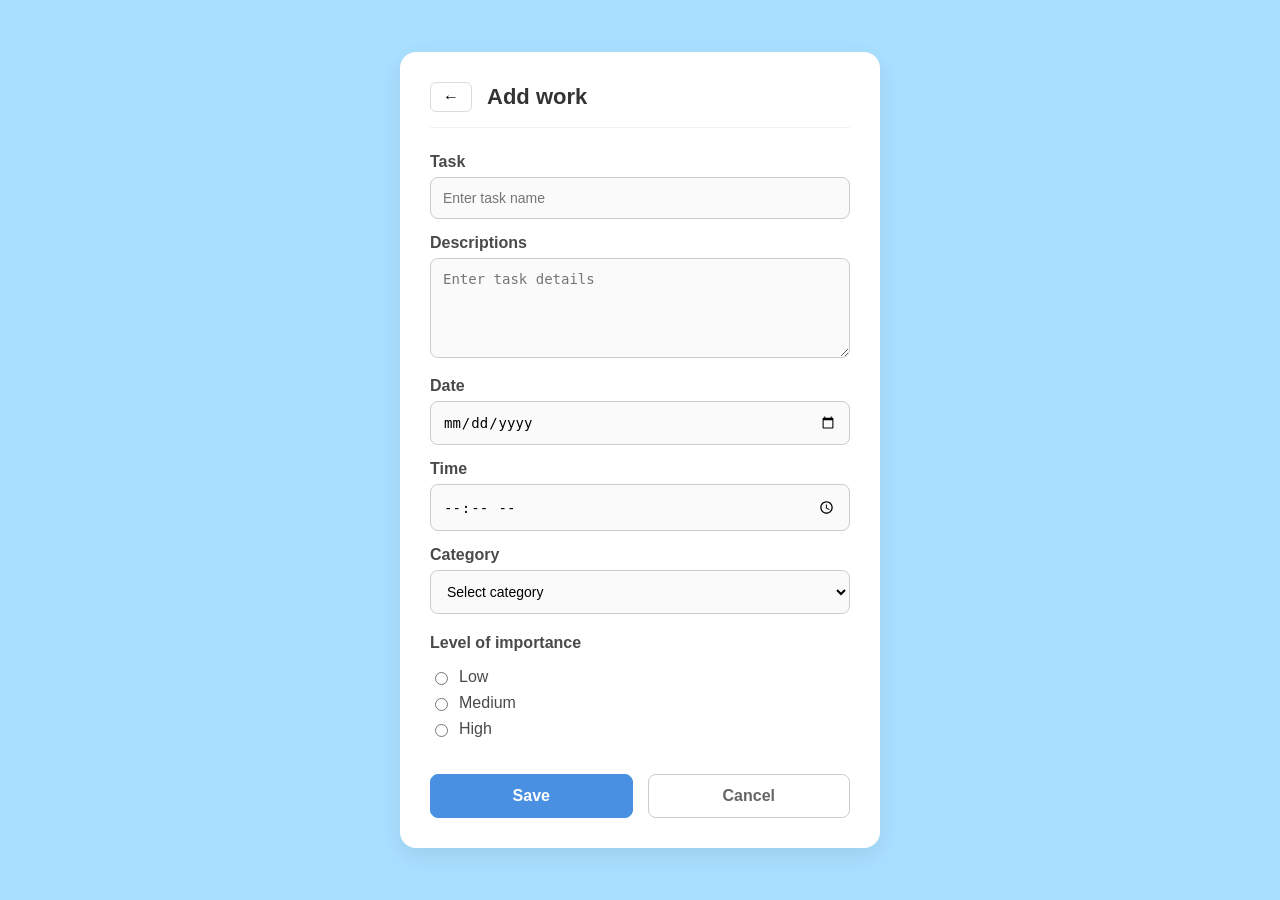
==== prototypes/sprint1/Salintip_AddTask_prototype.html @ 5c256e7d "feat(proto): implement interactive registration mockup using copilot/chatgpt" ====
<!--
  A centered card for creating a new work/task.

  Layout:
  - A top navigation bar with a back arrow and the title "Add work".
  - A text input field labeled "Task" for entering the task name.
  - A large textarea labeled "Descriptions" for additional task details.
  - A date picker labeled "Date".
  - A time picker labeled "Time".
  - A dropdown selection labeled "Category" for choosing the task category.
  - A "Level of importance" section with three radio button options:
      - Low
      - Medium
      - High
  - Two action buttons at the bottom:
      - "Save" to save the task.
      - "Cancel" to discard the changes.
-->
<!DOCTYPE html>
<html lang="th">
<head>
    <meta charset="UTF-8">
    <meta name="viewport" content="width=device-width, initial-scale=1.0">
    <title>Add Task Prototype</title>

    <link rel="stylesheet" href="Salintip_AddTask_style.css">
</head>

<body>

<div class="card">
    <div class="card-header">
        <button class="back-button" onclick="goBack()">&#8592;</button>
        <h2>Add work</h2>
    </div>

    <div class="card-body">
        <label for="task">Task</label>
        <input type="text" id="task" name="task" placeholder="Enter task name">

        <label for="description">Descriptions</label>
        <textarea id="description" name="description" placeholder="Enter task details"></textarea>

        <label for="date">Date</label>
        <input type="date" id="date" name="date">

        <label for="time">Time</label>
        <input type="time" id="time" name="time">

        <label for="category">Category</label>
        <select id="category" name="category">
            <option value="">Select category</option>
            <option value="work">Work</option>
            <option value="personal">Personal</option>
            <option value="other">Other</option>
        </select>

        <fieldset>
            <legend>Level of importance</legend>
            <label><input type="radio" name="importance" value="low"> Low</label>
            <label><input type="radio" name="importance" value="medium"> Medium</label>
            <label><input type="radio" name="importance" value="high"> High</label>
        </fieldset>

        <div class="action-buttons">
            <button class="save-button" onclick="saveTask(event)">Save</button>
            <button class="cancel-button" onclick="cancelTask()">Cancel</button>
        </div>
    </div>
</div>

<script>
function saveTask(event) {
    // Prevent default action
    event.preventDefault();

    // Get values
    const task = document.getElementById("task").value.trim();
    const description = document.getElementById("description").value.trim();
    const date = document.getElementById("date").value;
    const time = document.getElementById("time").value;
    const category = document.getElementById("category").value;
    const importance = document.querySelector('input[name="importance"]:checked');

    // Check empty fields
    if (
        task === "" ||
        description === "" ||
        date === "" ||
        time === "" ||
        category === "" ||
        !importance
    ) {
        alert("Please fill in all fields.");
        return;
    }

    alert("Task saved successfully! (This is a prototype)");
}

function cancelTask() {
    if (confirm("Are you sure you want to cancel?")) {
        window.history.back();
    }
}

function goBack() {
    window.history.back();
}
</script>

</body>
</html>
---- prototypes/sprint1/Salintip_AddTask_style.css ----
/*
  1. Style the body with a light gray background and use a clean sans-serif font.
  2. Center the main task form container on the page with appropriate spacing.
  3. Give the form container a white background, rounded corners, and a soft box shadow.
  4. Style the header section with a back button and "Add work" title.
  5. Make all text inputs, textarea, select menu, date input, and time input have consistent width, padding, rounded borders, and spacing.
  6. Style the textarea to be larger than the text inputs for writing task descriptions.
  7. Display the "Level of importance" radio buttons vertically with proper spacing between each option.
  8. Align the "Save" and "Cancel" buttons side by side at the bottom of the form.
  9. Style the "Save" button with a primary color and white text, and the "Cancel" button with a neutral color.
 10. Add hover effects to both buttons for better user interaction.
*/
body {
  background-color: #a9dfff;
  font-family: 'Helvetica Neue', Arial, sans-serif;
  margin: 0;
  padding: 40px 20px;
  display: flex;
  justify-content: center;
  align-items: center;
  min-height: 100vh;
  box-sizing: border-box;
}

.card {
  background-color: #ffffff;
  width: 100%;
  max-width: 480px;
  padding: 30px;
  border-radius: 16px;
  box-shadow: 0 8px 24px rgba(0, 0, 0, 0.08);
  box-sizing: border-box;
}

.card-header {
  display: flex;
  align-items: center;
  gap: 15px;
  margin-bottom: 25px;
  border-bottom: 1px solid #eef2f5;
  padding-bottom: 15px;
}

.back-button {
  background: none;
  border: 1px solid #dcdcdc;
  padding: 5px 12px;
  border-radius: 6px;
  cursor: pointer;
  font-size: 16px;
}

.card-header h2 {
  margin: 0;
  font-size: 22px;
  color: #333;
}

.card-body label {
  display: block;
  margin-top: 15px;
  margin-bottom: 6px;
  font-weight: 600;
  color: #4a4a4a;
}

.card-body input[type="text"],
.card-body input[type="date"],
.card-body input[type="time"],
.card-body textarea,
.card-body select {
  width: 100%;
  padding: 12px;
  border: 1px solid #cccccc;
  border-radius: 8px;
  font-size: 14px;
  box-sizing: border-box;
  background-color: #fafafa;
  transition: border-color 0.2s;
}

.card-body input:focus,
.card-body textarea:focus,
.card-body select:focus {
  outline: none;
  border-color: #a9dfff;
}

.card-body textarea {
  height: 100px;
  resize: vertical;
}

fieldset {
  border: none;
  padding: 0;
  margin: 20px 0;
}

fieldset legend {
  font-weight: 600;
  color: #4a4a4a;
  margin-bottom: 8px;
  padding: 0;
}

fieldset label {
  display: flex !important;
  align-items: center;
  gap: 8px;
  margin-top: 8px !important;
  font-weight: normal !important;
  cursor: pointer;
}

.action-buttons {
  display: flex;
  gap: 15px;
  margin-top: 30px;
}

.action-buttons button {
  flex: 1;
  padding: 12px;
  border: none;
  border-radius: 8px;
  font-size: 16px;
  font-weight: bold;
  cursor: pointer;
  transition: all 0.2s;
}

.save-button {
  background-color: #4a90e2;
  color: #ffffff;
  border: 1px solid #4a90e2 !important;
}

.cancel-button {
  background-color: #ffffff;
  color: #666666;
  border: 1px solid #cccccc !important;
}

.save-button:hover {
  background-color: #357abd;
}

.cancel-button:hover {
  background-color: #f5f5f5;
}
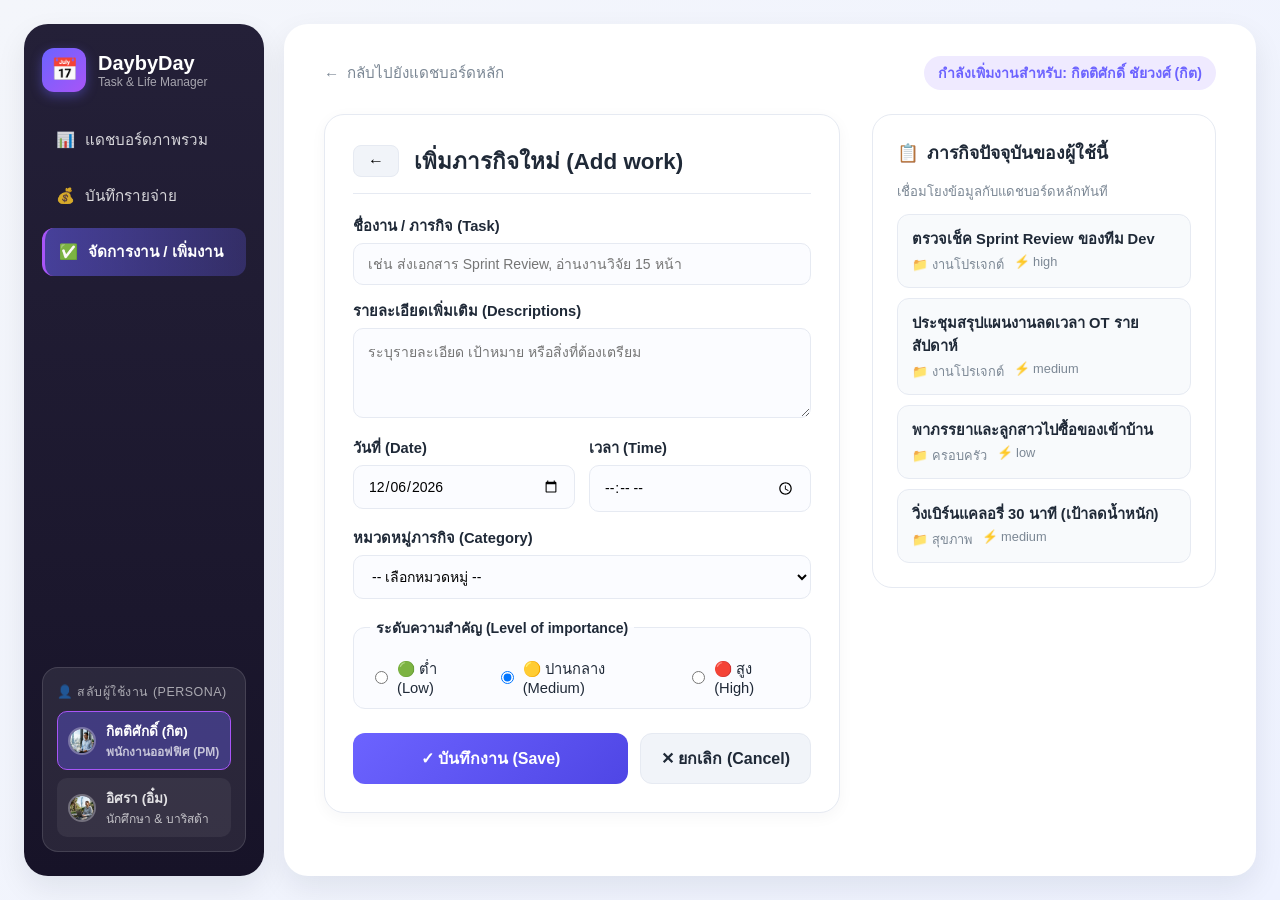
==== commit d85bc506: "feat(frontend): integrate prototypes across pages with Persona 1 and 2 support and full-screen dashb" ====
--- a/prototypes/sprint1/Salintip_AddTask_prototype.html
+++ b/prototypes/sprint1/Salintip_AddTask_prototype.html
@@ -1,112 +1,316 @@
-<!--
-  A centered card for creating a new work/task.
-
-  Layout:
-  - A top navigation bar with a back arrow and the title "Add work".
-  - A text input field labeled "Task" for entering the task name.
-  - A large textarea labeled "Descriptions" for additional task details.
-  - A date picker labeled "Date".
-  - A time picker labeled "Time".
-  - A dropdown selection labeled "Category" for choosing the task category.
-  - A "Level of importance" section with three radio button options:
-      - Low
-      - Medium
-      - High
-  - Two action buttons at the bottom:
-      - "Save" to save the task.
-      - "Cancel" to discard the changes.
--->
 <!DOCTYPE html>
 <html lang="th">
 <head>
     <meta charset="UTF-8">
     <meta name="viewport" content="width=device-width, initial-scale=1.0">
-    <title>Add Task Prototype</title>
-
+    <title>DaybyDay - เพิ่มงานและภารกิจ (Add Task)</title>
     <link rel="stylesheet" href="Salintip_AddTask_style.css">
 </head>
 
 <body>
 
-<div class="card">
-    <div class="card-header">
-        <button class="back-button" onclick="goBack()">&#8592;</button>
-        <h2>Add work</h2>
-    </div>
-
-    <div class="card-body">
-        <label for="task">Task</label>
-        <input type="text" id="task" name="task" placeholder="Enter task name">
-
-        <label for="description">Descriptions</label>
-        <textarea id="description" name="description" placeholder="Enter task details"></textarea>
-
-        <label for="date">Date</label>
-        <input type="date" id="date" name="date">
-
-        <label for="time">Time</label>
-        <input type="time" id="time" name="time">
-
-        <label for="category">Category</label>
-        <select id="category" name="category">
-            <option value="">Select category</option>
-            <option value="work">Work</option>
-            <option value="personal">Personal</option>
-            <option value="other">Other</option>
-        </select>
-
-        <fieldset>
-            <legend>Level of importance</legend>
-            <label><input type="radio" name="importance" value="low"> Low</label>
-            <label><input type="radio" name="importance" value="medium"> Medium</label>
-            <label><input type="radio" name="importance" value="high"> High</label>
-        </fieldset>
-
-        <div class="action-buttons">
-            <button class="save-button" onclick="saveTask(event)">Save</button>
-            <button class="cancel-button" onclick="cancelTask()">Cancel</button>
+<div class="app-shell">
+    
+    <!-- แถบเมนูด้านซ้าย (Left Sidebar เชื่อมโยงทุกหน้า) -->
+    <aside class="sidebar left-sidebar">
+        <div class="brand">
+            <div class="brand-icon">📅</div>
+            <div>
+                <h1>DaybyDay</h1>
+                <p>Task & Life Manager</p>
+            </div>
         </div>
-    </div>
+
+        <nav class="nav-links">
+            <a class="nav-item" href="Arinchai_dashboard_prototype.html">
+                <span>📊</span> แดชบอร์ดภาพรวม
+            </a>
+            <a class="nav-item" href="Thanapat_RecordExpenses_prototype.html">
+                <span>💰</span> บันทึกรายจ่าย
+            </a>
+            <a class="nav-item active" href="Salintip_AddTask_prototype.html">
+                <span>✅</span> จัดการงาน / เพิ่มงาน
+            </a>
+        </nav>
+
+        <!-- Persona Switcher -->
+        <div class="persona-switcher-box">
+            <div class="persona-title">
+                <span>👤 สลับผู้ใช้งาน (Persona)</span>
+            </div>
+            <div class="persona-btn-group">
+                <button class="persona-pill-btn active" id="btn-task-p1" onclick="switchPersona('persona1')">
+                    <img src="img/Image%20(1).jpg" alt="กิตติศักดิ์" class="persona-pill-img" onerror="this.src='https://images.unsplash.com/photo-1534528741775-53994a69daeb?w=100&auto=format&fit=crop&q=80'">
+                    <div>
+                        <strong style="display:block;">กิตติศักดิ์ (กิต)</strong>
+                        <span style="font-size:0.75rem; color:rgba(255,255,255,0.7);">พนักงานออฟฟิศ (PM)</span>
+                    </div>
+                </button>
+                <button class="persona-pill-btn" id="btn-task-p2" onclick="switchPersona('persona2')">
+                    <img src="img/Image.jpg" alt="อิศรา" class="persona-pill-img" onerror="this.src='https://images.unsplash.com/photo-1517841905240-472988babdf9?w=100&auto=format&fit=crop&q=80'">
+                    <div>
+                        <strong style="display:block;">อิศรา (อิ๋ม)</strong>
+                        <span style="font-size:0.75rem; color:rgba(255,255,255,0.7);">นักศึกษา & บาริสต้า</span>
+                    </div>
+                </button>
+            </div>
+        </div>
+    </aside>
+
+    <!-- พื้นที่หลัก (Main Content) -->
+    <main class="main-panel">
+        <div class="top-header">
+            <a href="Arinchai_dashboard_prototype.html" class="back-link">
+                <span>&#8592;</span> กลับไปยังแดชบอร์ดหลัก
+            </a>
+            <div id="persona-badge-indicator" style="font-size: 0.88rem; background: #efeaff; color: #6c63ff; padding: 6px 14px; border-radius: 20px; font-weight: 600;">
+                กำลังเพิ่มงานสำหรับ: กิตติศักดิ์ ชัยวงศ์
+            </div>
+        </div>
+
+        <div class="task-form-container">
+            <!-- กล่องฟอร์มสร้างงาน -->
+            <div class="card">
+                <div class="card-header">
+                    <button class="back-button" onclick="goBack()">&#8592;</button>
+                    <h2>เพิ่มภารกิจใหม่ (Add work)</h2>
+                </div>
+
+                <div class="card-body">
+                    <label for="task">ชื่องาน / ภารกิจ (Task)</label>
+                    <input type="text" id="task" name="task" placeholder="เช่น ส่งเอกสาร Sprint Review, อ่านงานวิจัย 15 หน้า">
+
+                    <label for="description">รายละเอียดเพิ่มเติม (Descriptions)</label>
+                    <textarea id="description" name="description" placeholder="ระบุรายละเอียด เป้าหมาย หรือสิ่งที่ต้องเตรียม"></textarea>
+
+                    <div style="display: grid; grid-template-columns: 1fr 1fr; gap: 14px;">
+                        <div>
+                            <label for="date">วันที่ (Date)</label>
+                            <input type="date" id="date" name="date">
+                        </div>
+                        <div>
+                            <label for="time">เวลา (Time)</label>
+                            <input type="time" id="time" name="time">
+                        </div>
+                    </div>
+
+                    <label for="category">หมวดหมู่ภารกิจ (Category)</label>
+                    <select id="category" name="category">
+                        <option value="">-- เลือกหมวดหมู่ --</option>
+                        <option value="งานโปรเจกต์">💼 งานโปรเจกต์ / การทำงาน (Project Work)</option>
+                        <option value="การเรียน">🎓 การเรียน / งานวิจัย (Study & Research)</option>
+                        <option value="งานพิเศษ">☕ งานพิเศษร้านกาแฟ (Part-time Barista)</option>
+                        <option value="สุขภาพ">🏃 สุขภาพ / ออกกำลังกาย (Health & Fitness)</option>
+                        <option value="ครอบครัว">👨‍👩‍👧 ครอบครัว (Family)</option>
+                        <option value="ส่วนตัว">📖 ส่วนตัว / อ่านหนังสือ (Personal & Reading)</option>
+                        <option value="อื่นๆ">📦 อื่นๆ (Other)</option>
+                    </select>
+
+                    <fieldset>
+                        <legend>ระดับความสำคัญ (Level of importance)</legend>
+                        <div class="radio-group">
+                            <label><input type="radio" name="importance" value="low"> 🟢 ต่ำ (Low)</label>
+                            <label><input type="radio" name="importance" value="medium" checked> 🟡 ปานกลาง (Medium)</label>
+                            <label><input type="radio" name="importance" value="high"> 🔴 สูง (High)</label>
+                        </div>
+                    </fieldset>
+
+                    <div class="action-buttons">
+                        <button class="save-button" onclick="saveTask(event)">✓ บันทึกงาน (Save)</button>
+                        <button class="cancel-button" onclick="cancelTask()">✕ ยกเลิก (Cancel)</button>
+                    </div>
+                </div>
+            </div>
+
+            <!-- กล่องแสดงรายการงานล่าสุดของ Persona นี้ -->
+            <div class="task-preview-panel">
+                <div class="task-preview-card">
+                    <h3><span>📋</span> ภารกิจปัจจุบันของผู้ใช้นี้</h3>
+                    <p style="font-size: 0.82rem; color: var(--muted); margin: 0 0 12px 0;">
+                        เชื่อมโยงข้อมูลกับแดชบอร์ดหลักทันที
+                    </p>
+                    <div class="task-mini-list" id="task-preview-list">
+                        <!-- Loaded by JS -->
+                    </div>
+                </div>
+            </div>
+        </div>
+    </main>
+
 </div>
 
 <script>
+const STORAGE_KEY_PERSONA = 'daybyday_current_persona';
+const STORAGE_KEY_TASKS = 'daybyday_tasks';
+
+let currentPersona = localStorage.getItem(STORAGE_KEY_PERSONA) || 'persona1';
+
+const personaDetails = {
+    persona1: {
+        name: 'กิตติศักดิ์ ชัยวงศ์ (กิต)',
+        role: 'พนักงานออฟฟิศ (PM)',
+        defaultTasks: [
+            { text: 'ตรวจเช็ค Sprint Review ของทีม Dev', category: 'งานโปรเจกต์', importance: 'high' },
+            { text: 'ประชุมสรุปแผนงานลดเวลา OT รายสัปดาห์', category: 'งานโปรเจกต์', importance: 'medium' },
+            { text: 'พาภรรยาและลูกสาวไปซื้อของเข้าบ้าน', category: 'ครอบครัว', importance: 'low' },
+            { text: 'วิ่งเบิร์นแคลอรี่ 30 นาที (เป้าลดน้ำหนัก)', category: 'สุขภาพ', importance: 'medium' }
+        ]
+    },
+    persona2: {
+        name: 'อิศรา ศรีจำปา (อิ๋ม)',
+        role: 'นักศึกษา & บาริสต้า',
+        defaultTasks: [
+            { text: 'ทบทวนคอร์ส Data Analytics และทำสรุป', category: 'การเรียน', importance: 'high' },
+            { text: 'อ่านเอกสารวิจัยเตรียมส่งตีพิมพ์ 15 หน้า', category: 'การเรียน', importance: 'high' },
+            { text: 'เข้ากะบาริสต้าที่ร้านกาแฟใน มอฯ', category: 'งานพิเศษ', importance: 'medium' },
+            { text: 'ทำ Reflection บันทึกเป้าหมายก่อนนอน 30 นาที', category: 'ส่วนตัว', importance: 'low' }
+        ]
+    }
+};
+
+function switchPersona(pId) {
+    currentPersona = pId;
+    localStorage.setItem(STORAGE_KEY_PERSONA, pId);
+
+    const btn1 = document.getElementById('btn-task-p1');
+    const btn2 = document.getElementById('btn-task-p2');
+    if (btn1) btn1.classList.toggle('active', pId === 'persona1');
+    if (btn2) btn2.classList.toggle('active', pId === 'persona2');
+
+    const badge = document.getElementById('persona-badge-indicator');
+    if (badge) {
+        badge.textContent = `กำลังเพิ่มงานสำหรับ: ${personaDetails[pId].name}`;
+    }
+
+    renderTaskPreview();
+}
+
+function renderTaskPreview() {
+    const listEl = document.getElementById('task-preview-list');
+    if (!listEl) return;
+
+    let saved = [];
+    try {
+        const raw = localStorage.getItem(STORAGE_KEY_TASKS);
+        saved = raw ? JSON.parse(raw) : [];
+    } catch(e) {}
+
+    const personaTasks = saved.filter(t => !t.persona || t.persona === currentPersona);
+    const presets = personaDetails[currentPersona].defaultTasks;
+
+    let html = '';
+    // Show custom saved tasks first
+    personaTasks.forEach(t => {
+        html += `
+            <div class="task-mini-item" style="border-left: 3px solid #6c63ff;">
+                <div class="task-mini-header">
+                    <span>${t.text}</span>
+                    <span style="font-size:0.75rem; color:#6c63ff;">เพิ่งเพิ่ม</span>
+                </div>
+                <div class="task-mini-sub">
+                    <span>📁 ${t.category}</span>
+                    <span>⚡ ${t.importance || 'medium'}</span>
+                    ${t.time ? `<span>⏰ ${t.time}</span>` : ''}
+                </div>
+            </div>
+        `;
+    });
+
+    // Show presets
+    presets.forEach(p => {
+        html += `
+            <div class="task-mini-item">
+                <div class="task-mini-header">
+                    <span>${p.text}</span>
+                </div>
+                <div class="task-mini-sub">
+                    <span>📁 ${p.category}</span>
+                    <span>⚡ ${p.importance}</span>
+                </div>
+            </div>
+        `;
+    });
+
+    listEl.innerHTML = html;
+}
+
 function saveTask(event) {
-    // Prevent default action
-    event.preventDefault();
-
-    // Get values
-    const task = document.getElementById("task").value.trim();
-    const description = document.getElementById("description").value.trim();
-    const date = document.getElementById("date").value;
-    const time = document.getElementById("time").value;
-    const category = document.getElementById("category").value;
-    const importance = document.querySelector('input[name="importance"]:checked');
-
-    // Check empty fields
-    if (
-        task === "" ||
-        description === "" ||
-        date === "" ||
-        time === "" ||
-        category === "" ||
-        !importance
-    ) {
-        alert("Please fill in all fields.");
+    if (event) event.preventDefault();
+
+    const taskInput = document.getElementById("task");
+    const descInput = document.getElementById("description");
+    const dateInput = document.getElementById("date");
+    const timeInput = document.getElementById("time");
+    const categoryInput = document.getElementById("category");
+    const importanceInput = document.querySelector('input[name="importance"]:checked');
+
+    const task = taskInput.value.trim();
+    const description = descInput.value.trim();
+    const date = dateInput.value;
+    const time = timeInput.value;
+    const category = categoryInput.value;
+    const importance = importanceInput ? importanceInput.value : "medium";
+
+    if (task === "" || category === "") {
+        alert("กรุณากรอกชื่องานและเลือกหมวดหมู่ให้ครบถ้วน");
+        if (!task) taskInput.focus();
+        else categoryInput.focus();
         return;
     }
 
-    alert("Task saved successfully! (This is a prototype)");
+    // Save to LocalStorage
+    let existingTasks = [];
+    try {
+        const raw = localStorage.getItem(STORAGE_KEY_TASKS);
+        existingTasks = raw ? JSON.parse(raw) : [];
+    } catch(e) {}
+
+    const newTask = {
+        id: 'task-' + Date.now(),
+        text: task,
+        description: description,
+        date: date,
+        time: time,
+        category: category,
+        importance: importance,
+        persona: currentPersona,
+        done: false
+    };
+
+    existingTasks.unshift(newTask);
+    localStorage.setItem(STORAGE_KEY_TASKS, JSON.stringify(existingTasks));
+
+    // Reset Form
+    taskInput.value = "";
+    descInput.value = "";
+    renderTaskPreview();
+
+    const goToDashboard = confirm(`✓ บันทึกงาน "${task}" สำเร็จเรียบร้อย!\n\nข้อมูลเชื่อมโยงไปยังแดชบอร์ดหลักแล้ว ต้องการกลับไปดูหน้าแดชบอร์ดทันทีหรือไม่?`);
+    if (goToDashboard) {
+        window.location.href = "Arinchai_dashboard_prototype.html";
+    }
 }
 
 function cancelTask() {
-    if (confirm("Are you sure you want to cancel?")) {
-        window.history.back();
+    if (confirm("คุณต้องการยกเลิกและกลับไปยังหน้าแดชบอร์ดหรือไม่?")) {
+        window.location.href = "Arinchai_dashboard_prototype.html";
     }
 }
 
 function goBack() {
-    window.history.back();
-}
+    window.location.href = "Arinchai_dashboard_prototype.html";
+}
+
+// Initial setup on load
+window.addEventListener('DOMContentLoaded', () => {
+    // Set date input to today
+    const dateInput = document.getElementById("date");
+    if (dateInput) {
+        const today = new Date().toISOString().split('T')[0];
+        dateInput.value = today;
+    }
+    switchPersona(currentPersona);
+});
 </script>
 
 </body>
--- a/prototypes/sprint1/Salintip_AddTask_style.css
+++ b/prototypes/sprint1/Salintip_AddTask_style.css
@@ -1,67 +1,257 @@
-/*
-  1. Style the body with a light gray background and use a clean sans-serif font.
-  2. Center the main task form container on the page with appropriate spacing.
-  3. Give the form container a white background, rounded corners, and a soft box shadow.
-  4. Style the header section with a back button and "Add work" title.
-  5. Make all text inputs, textarea, select menu, date input, and time input have consistent width, padding, rounded borders, and spacing.
-  6. Style the textarea to be larger than the text inputs for writing task descriptions.
-  7. Display the "Level of importance" radio buttons vertically with proper spacing between each option.
-  8. Align the "Save" and "Cancel" buttons side by side at the bottom of the form.
-  9. Style the "Save" button with a primary color and white text, and the "Cancel" button with a neutral color.
- 10. Add hover effects to both buttons for better user interaction.
-*/
+:root {
+  color-scheme: light;
+  --bg: #f4f6fb;
+  --panel: #ffffff;
+  --text: #1f2937;
+  --muted: #7b8794;
+  --accent: #6c63ff;
+  --accent-soft: #efeaff;
+  --danger: #ef4444;
+  --success: #10b981;
+  --border: #e6eaf2;
+}
+
+* {
+  box-sizing: border-box;
+}
+
 body {
-  background-color: #a9dfff;
-  font-family: 'Helvetica Neue', Arial, sans-serif;
   margin: 0;
-  padding: 40px 20px;
-  display: flex;
-  justify-content: center;
-  align-items: center;
+  font-family: "Segoe UI", Tahoma, Geneva, Verdana, sans-serif;
+  background: linear-gradient(135deg, #f4f6fb 0%, #eef2ff 100%);
+  color: var(--text);
   min-height: 100vh;
-  box-sizing: border-box;
+}
+
+button, input, select, textarea {
+  font: inherit;
+}
+
+/* 1. App Shell Layout */
+.app-shell {
+  min-height: 100vh;
+  display: grid;
+  grid-template-columns: 240px 1fr;
+  gap: 20px;
+  padding: 24px;
+}
+
+.sidebar, .main-panel {
+  background: var(--panel);
+  border-radius: 24px;
+  box-shadow: 0 12px 30px rgba(15, 23, 42, 0.08);
+}
+
+/* 2. Left Sidebar */
+.left-sidebar {
+  padding: 24px 18px;
+  background: linear-gradient(180deg, #242038 0%, #171328 100%);
+  color: white;
+  display: flex;
+  flex-direction: column;
+}
+
+.brand {
+  display: flex;
+  align-items: center;
+  gap: 12px;
+  margin-bottom: 24px;
+}
+
+.brand-icon {
+  width: 44px;
+  height: 44px;
+  display: grid;
+  place-items: center;
+  border-radius: 12px;
+  background: linear-gradient(135deg, #6c63ff 0%, #a855f7 100%);
+  font-size: 22px;
+  box-shadow: 0 4px 12px rgba(108, 99, 255, 0.4);
+}
+
+.brand h1 {
+  margin: 0;
+  font-size: 1.25rem;
+}
+
+.brand p {
+  margin: 0;
+  font-size: 0.75rem;
+  color: rgba(255, 255, 255, 0.6);
+}
+
+.nav-links {
+  display: flex;
+  flex-direction: column;
+  gap: 8px;
+  margin-bottom: 24px;
+}
+
+.nav-item {
+  color: rgba(255, 255, 255, 0.82);
+  text-decoration: none;
+  padding: 12px 14px;
+  border-radius: 12px;
+  transition: all 0.2s ease;
+  display: flex;
+  align-items: center;
+  gap: 10px;
+  font-size: 0.95rem;
+}
+
+.nav-item:hover {
+  background: rgba(255, 255, 255, 0.12);
+  color: white;
+  transform: translateX(3px);
+}
+
+.nav-item.active {
+  background: linear-gradient(90deg, rgba(108, 99, 255, 0.5) 0%, rgba(108, 99, 255, 0.25) 100%);
+  color: #ffffff;
+  font-weight: 600;
+  border-left: 3px solid #a855f7;
+}
+
+/* Persona Switcher Section in Sidebar */
+.persona-switcher-box {
+  background: rgba(255, 255, 255, 0.08);
+  border: 1px solid rgba(255, 255, 255, 0.12);
+  border-radius: 16px;
+  padding: 14px;
+  margin-top: auto;
+}
+
+.persona-title {
+  font-size: 0.78rem;
+  text-transform: uppercase;
+  letter-spacing: 0.5px;
+  color: rgba(255, 255, 255, 0.6);
+  margin-bottom: 10px;
+  display: flex;
+  justify-content: space-between;
+  align-items: center;
+}
+
+.persona-btn-group {
+  display: flex;
+  flex-direction: column;
+  gap: 8px;
+}
+
+.persona-pill-btn {
+  background: rgba(255, 255, 255, 0.06);
+  border: 1px solid transparent;
+  color: rgba(255, 255, 255, 0.85);
+  padding: 8px 10px;
+  border-radius: 10px;
+  cursor: pointer;
+  display: flex;
+  align-items: center;
+  gap: 10px;
+  text-align: left;
+  transition: all 0.2s ease;
+  font-size: 0.85rem;
+}
+
+.persona-pill-btn:hover {
+  background: rgba(255, 255, 255, 0.14);
+}
+
+.persona-pill-btn.active {
+  background: rgba(108, 99, 255, 0.35);
+  border-color: #a855f7;
+  color: #ffffff;
+  font-weight: 600;
+}
+
+.persona-pill-img {
+  width: 28px;
+  height: 28px;
+  border-radius: 50%;
+  object-fit: cover;
+  border: 2px solid rgba(255, 255, 255, 0.3);
+}
+
+/* 3. Main Panel & Form */
+.main-panel {
+  padding: 32px 40px;
+  display: flex;
+  flex-direction: column;
+  gap: 24px;
+}
+
+.top-header {
+  display: flex;
+  justify-content: space-between;
+  align-items: center;
+}
+
+.back-link {
+  display: inline-flex;
+  align-items: center;
+  gap: 8px;
+  color: var(--muted);
+  text-decoration: none;
+  font-weight: 500;
+  font-size: 0.95rem;
+  transition: color 0.2s ease;
+}
+
+.back-link:hover {
+  color: var(--accent);
+}
+
+.task-form-container {
+  display: grid;
+  grid-template-columns: 1.2fr 0.8fr;
+  gap: 32px;
 }
 
 .card {
   background-color: #ffffff;
-  width: 100%;
-  max-width: 480px;
-  padding: 30px;
-  border-radius: 16px;
-  box-shadow: 0 8px 24px rgba(0, 0, 0, 0.08);
-  box-sizing: border-box;
+  border: 1px solid var(--border);
+  border-radius: 20px;
+  padding: 28px;
+  box-shadow: 0 4px 16px rgba(15, 23, 42, 0.04);
 }
 
 .card-header {
   display: flex;
   align-items: center;
   gap: 15px;
-  margin-bottom: 25px;
-  border-bottom: 1px solid #eef2f5;
-  padding-bottom: 15px;
+  margin-bottom: 20px;
+  border-bottom: 1px solid var(--border);
+  padding-bottom: 14px;
 }
 
 .back-button {
-  background: none;
-  border: 1px solid #dcdcdc;
-  padding: 5px 12px;
-  border-radius: 6px;
+  background: #f1f4f9;
+  border: 1px solid var(--border);
+  padding: 6px 14px;
+  border-radius: 8px;
   cursor: pointer;
   font-size: 16px;
+  transition: all 0.2s ease;
+}
+
+.back-button:hover {
+  background: var(--accent-soft);
+  color: var(--accent);
 }
 
 .card-header h2 {
   margin: 0;
-  font-size: 22px;
-  color: #333;
+  font-size: 1.4rem;
+  color: var(--text);
 }
 
 .card-body label {
   display: block;
-  margin-top: 15px;
+  margin-top: 14px;
   margin-bottom: 6px;
   font-weight: 600;
-  color: #4a4a4a;
+  font-size: 0.92rem;
+  color: var(--text);
 }
 
 .card-body input[type="text"],
@@ -70,12 +260,12 @@
 .card-body textarea,
 .card-body select {
   width: 100%;
-  padding: 12px;
-  border: 1px solid #cccccc;
-  border-radius: 8px;
+  padding: 12px 14px;
+  border: 1px solid var(--border);
+  border-radius: 10px;
   font-size: 14px;
   box-sizing: border-box;
-  background-color: #fafafa;
+  background-color: #fbfcff;
   transition: border-color 0.2s;
 }
 
@@ -83,69 +273,142 @@
 .card-body textarea:focus,
 .card-body select:focus {
   outline: none;
-  border-color: #a9dfff;
+  border-color: var(--accent);
+  background-color: #ffffff;
 }
 
 .card-body textarea {
-  height: 100px;
+  height: 90px;
   resize: vertical;
 }
 
 fieldset {
+  border: 1px solid var(--border);
+  border-radius: 12px;
+  padding: 12px 16px;
+  margin: 18px 0;
+  background: #fbfcff;
+}
+
+fieldset legend {
+  font-size: 0.88rem;
+  font-weight: 600;
+  color: var(--text);
+  padding: 0 6px;
+}
+
+.radio-group {
+  display: flex;
+  gap: 20px;
+  margin-top: 6px;
+}
+
+.radio-group label {
+  margin: 0 !important;
+  font-weight: 500 !important;
+  cursor: pointer;
+  display: flex;
+  align-items: center;
+  gap: 6px;
+}
+
+.action-buttons {
+  display: flex;
+  gap: 12px;
+  margin-top: 24px;
+}
+
+.save-button {
+  flex: 1;
+  background: linear-gradient(135deg, #6c63ff 0%, #4f46e5 100%);
+  color: white;
   border: none;
-  padding: 0;
-  margin: 20px 0;
-}
-
-fieldset legend {
-  font-weight: 600;
-  color: #4a4a4a;
-  margin-bottom: 8px;
-  padding: 0;
-}
-
-fieldset label {
-  display: flex !important;
-  align-items: center;
-  gap: 8px;
-  margin-top: 8px !important;
-  font-weight: normal !important;
-  cursor: pointer;
-}
-
-.action-buttons {
-  display: flex;
-  gap: 15px;
-  margin-top: 30px;
-}
-
-.action-buttons button {
-  flex: 1;
-  padding: 12px;
-  border: none;
-  border-radius: 8px;
-  font-size: 16px;
+  padding: 12px 20px;
+  border-radius: 12px;
   font-weight: bold;
   cursor: pointer;
-  transition: all 0.2s;
-}
-
-.save-button {
-  background-color: #4a90e2;
-  color: #ffffff;
-  border: 1px solid #4a90e2 !important;
+  transition: all 0.2s ease;
+}
+
+.save-button:hover {
+  transform: translateY(-2px);
+  box-shadow: 0 4px 12px rgba(108, 99, 255, 0.3);
 }
 
 .cancel-button {
-  background-color: #ffffff;
-  color: #666666;
-  border: 1px solid #cccccc !important;
-}
-
-.save-button:hover {
-  background-color: #357abd;
+  background: #f1f4f9;
+  color: var(--text);
+  border: 1px solid var(--border);
+  padding: 12px 20px;
+  border-radius: 12px;
+  font-weight: 600;
+  cursor: pointer;
+  transition: all 0.2s ease;
 }
 
 .cancel-button:hover {
-  background-color: #f5f5f5;
+  background: #e2e8f0;
+}
+
+/* Side Task List Preview */
+.task-preview-panel {
+  display: flex;
+  flex-direction: column;
+  gap: 16px;
+}
+
+.task-preview-card {
+  background: #ffffff;
+  border: 1px solid var(--border);
+  border-radius: 20px;
+  padding: 24px;
+}
+
+.task-preview-card h3 {
+  margin: 0 0 14px 0;
+  font-size: 1.1rem;
+  color: var(--text);
+  display: flex;
+  align-items: center;
+  gap: 8px;
+}
+
+.task-mini-list {
+  display: flex;
+  flex-direction: column;
+  gap: 10px;
+  max-height: 400px;
+  overflow-y: auto;
+}
+
+.task-mini-item {
+  padding: 12px 14px;
+  background: #f8fafc;
+  border: 1px solid var(--border);
+  border-radius: 12px;
+  display: flex;
+  flex-direction: column;
+  gap: 4px;
+}
+
+.task-mini-header {
+  display: flex;
+  justify-content: space-between;
+  align-items: center;
+  font-size: 0.92rem;
+  font-weight: 600;
+}
+
+.task-mini-sub {
+  font-size: 0.8rem;
+  color: var(--muted);
+  display: flex;
+  gap: 10px;
+}
+
+/* Responsive */
+@media (max-width: 1000px) {
+  .app-shell { grid-template-columns: 1fr; }
+  .task-form-container { grid-template-columns: 1fr; }
+  .main-panel { padding: 20px; }
 }
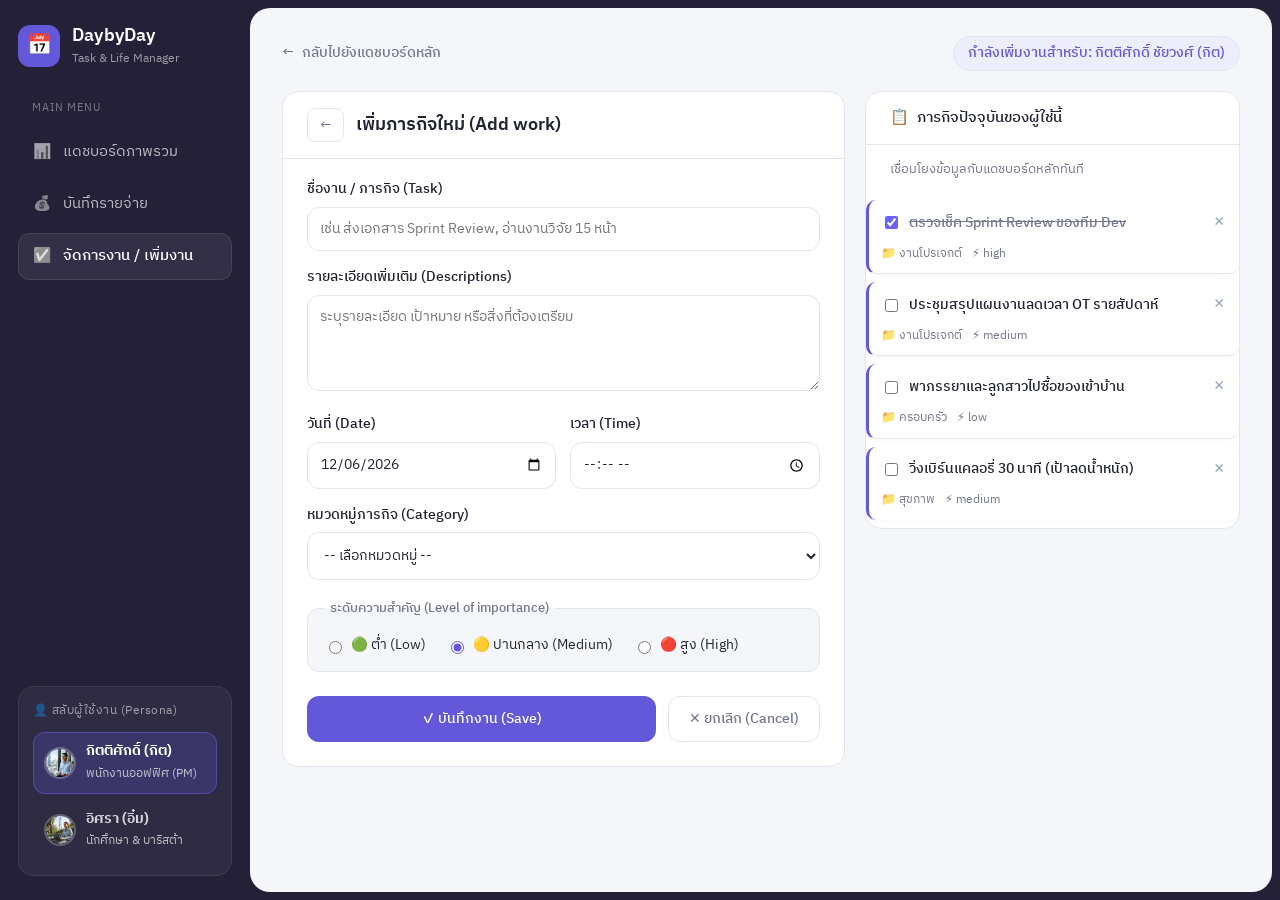
==== commit 2e3b148a: "feat(prototype): connect and synchronize live data across sprint1 pages with central data layer" ====
--- a/prototypes/sprint1/Salintip_AddTask_prototype.html
+++ b/prototypes/sprint1/Salintip_AddTask_prototype.html
@@ -139,47 +139,25 @@
 
 </div>
 
+<!-- Data Layer -->
+<script src="daybyday_data.js"></script>
+
 <script>
-const STORAGE_KEY_PERSONA = 'daybyday_current_persona';
-const STORAGE_KEY_TASKS = 'daybyday_tasks';
-
-let currentPersona = localStorage.getItem(STORAGE_KEY_PERSONA) || 'persona1';
-
-const personaDetails = {
-    persona1: {
-        name: 'กิตติศักดิ์ ชัยวงศ์ (กิต)',
-        role: 'พนักงานออฟฟิศ (PM)',
-        defaultTasks: [
-            { text: 'ตรวจเช็ค Sprint Review ของทีม Dev', category: 'งานโปรเจกต์', importance: 'high' },
-            { text: 'ประชุมสรุปแผนงานลดเวลา OT รายสัปดาห์', category: 'งานโปรเจกต์', importance: 'medium' },
-            { text: 'พาภรรยาและลูกสาวไปซื้อของเข้าบ้าน', category: 'ครอบครัว', importance: 'low' },
-            { text: 'วิ่งเบิร์นแคลอรี่ 30 นาที (เป้าลดน้ำหนัก)', category: 'สุขภาพ', importance: 'medium' }
-        ]
-    },
-    persona2: {
-        name: 'อิศรา ศรีจำปา (อิ๋ม)',
-        role: 'นักศึกษา & บาริสต้า',
-        defaultTasks: [
-            { text: 'ทบทวนคอร์ส Data Analytics และทำสรุป', category: 'การเรียน', importance: 'high' },
-            { text: 'อ่านเอกสารวิจัยเตรียมส่งตีพิมพ์ 15 หน้า', category: 'การเรียน', importance: 'high' },
-            { text: 'เข้ากะบาริสต้าที่ร้านกาแฟใน มอฯ', category: 'งานพิเศษ', importance: 'medium' },
-            { text: 'ทำ Reflection บันทึกเป้าหมายก่อนนอน 30 นาที', category: 'ส่วนตัว', importance: 'low' }
-        ]
-    }
-};
+let currentPersona = DayByDay.getCurrentPersona();
 
 function switchPersona(pId) {
     currentPersona = pId;
-    localStorage.setItem(STORAGE_KEY_PERSONA, pId);
+    DayByDay.setCurrentPersona(pId);
 
     const btn1 = document.getElementById('btn-task-p1');
     const btn2 = document.getElementById('btn-task-p2');
     if (btn1) btn1.classList.toggle('active', pId === 'persona1');
     if (btn2) btn2.classList.toggle('active', pId === 'persona2');
 
+    const meta = DayByDay.getPersonaDetails(pId);
     const badge = document.getElementById('persona-badge-indicator');
     if (badge) {
-        badge.textContent = `กำลังเพิ่มงานสำหรับ: ${personaDetails[pId].name}`;
+        badge.textContent = `กำลังเพิ่มงานสำหรับ: ${meta.name}`;
     }
 
     renderTaskPreview();
@@ -189,49 +167,60 @@
     const listEl = document.getElementById('task-preview-list');
     if (!listEl) return;
 
-    let saved = [];
-    try {
-        const raw = localStorage.getItem(STORAGE_KEY_TASKS);
-        saved = raw ? JSON.parse(raw) : [];
-    } catch(e) {}
-
-    const personaTasks = saved.filter(t => !t.persona || t.persona === currentPersona);
-    const presets = personaDetails[currentPersona].defaultTasks;
+    const tasks = DayByDay.getTasks(currentPersona);
+
+    if (tasks.length === 0) {
+        listEl.innerHTML = `
+            <div style="text-align: center; color: var(--muted); padding: 20px 0; font-size: 0.85rem;">
+                ยังไม่มีภารกิจในระบบ กรอกแบบฟอร์มด้านซ้ายเพื่อเพิ่มงาน
+            </div>
+        `;
+        return;
+    }
 
     let html = '';
-    // Show custom saved tasks first
-    personaTasks.forEach(t => {
+    tasks.forEach(t => {
+        const isCustom = t.isCustom;
+        const borderStyle = isCustom ? 'border-left: 3px solid #6c63ff;' : 'border-left: 3px solid #cbd5e1;';
+        const customBadge = isCustom ? '<span style="font-size:0.75rem; color:#6c63ff; font-weight:600;">เพิ่งเพิ่ม</span>' : '';
+        const doneStyle = t.done ? 'text-decoration: line-through; color: var(--muted);' : 'color: var(--text); font-weight: 500;';
+
         html += `
-            <div class="task-mini-item" style="border-left: 3px solid #6c63ff;">
-                <div class="task-mini-header">
-                    <span>${t.text}</span>
-                    <span style="font-size:0.75rem; color:#6c63ff;">เพิ่งเพิ่ม</span>
-                </div>
-                <div class="task-mini-sub">
+            <div class="task-mini-item" style="${borderStyle} padding: 10px 12px; margin-bottom: 8px; background: #ffffff; border-radius: 10px; box-shadow: 0 1px 4px rgba(0,0,0,0.04);">
+                <div class="task-mini-header" style="display: flex; justify-content: space-between; align-items: center; margin-bottom: 4px;">
+                    <label style="display: flex; align-items: center; gap: 8px; cursor: pointer; flex: 1; min-width: 0;">
+                        <input type="checkbox" ${t.done ? 'checked' : ''} onchange="toggleTaskDone('${t.id}', this.checked)" style="accent-color: #6c63ff;">
+                        <span style="${doneStyle} font-size: 0.88rem; overflow: hidden; text-overflow: ellipsis; white-space: nowrap;">${t.text}</span>
+                    </label>
+                    <div style="display: flex; align-items: center; gap: 6px; flex-shrink: 0;">
+                        ${customBadge}
+                        <button onclick="removeTask('${t.id}')" title="ลบงานนี้" style="background: none; border: none; cursor: pointer; color: #94a3b8; font-size: 0.85rem; padding: 2px;">✕</button>
+                    </div>
+                </div>
+                <div class="task-mini-sub" style="font-size: 0.76rem; color: var(--muted); display: flex; gap: 10px; align-items: center;">
                     <span>📁 ${t.category}</span>
                     <span>⚡ ${t.importance || 'medium'}</span>
                     ${t.time ? `<span>⏰ ${t.time}</span>` : ''}
+                    ${t.date ? `<span>📅 ${t.date}</span>` : ''}
                 </div>
             </div>
         `;
     });
 
-    // Show presets
-    presets.forEach(p => {
-        html += `
-            <div class="task-mini-item">
-                <div class="task-mini-header">
-                    <span>${p.text}</span>
-                </div>
-                <div class="task-mini-sub">
-                    <span>📁 ${p.category}</span>
-                    <span>⚡ ${p.importance}</span>
-                </div>
-            </div>
-        `;
-    });
-
     listEl.innerHTML = html;
+}
+
+function toggleTaskDone(taskId, isDone) {
+    DayByDay.toggleTask(taskId, currentPersona, isDone);
+    renderTaskPreview();
+}
+
+function removeTask(taskId) {
+    if (confirm('คุณต้องการลบภารกิจนี้ใช่หรือไม่?')) {
+        DayByDay.deleteTask(taskId, currentPersona);
+        renderTaskPreview();
+        DayByDay.showToast('ลบภารกิจเรียบร้อยแล้ว');
+    }
 }
 
 function saveTask(event) {
@@ -252,42 +241,37 @@
     const importance = importanceInput ? importanceInput.value : "medium";
 
     if (task === "" || category === "") {
-        alert("กรุณากรอกชื่องานและเลือกหมวดหมู่ให้ครบถ้วน");
+        DayByDay.showToast("กรุณากรอกชื่องานและเลือกหมวดหมู่ให้ครบถ้วน", false);
         if (!task) taskInput.focus();
         else categoryInput.focus();
         return;
     }
 
-    // Save to LocalStorage
-    let existingTasks = [];
-    try {
-        const raw = localStorage.getItem(STORAGE_KEY_TASKS);
-        existingTasks = raw ? JSON.parse(raw) : [];
-    } catch(e) {}
-
-    const newTask = {
-        id: 'task-' + Date.now(),
+    // Add to central DayByDay layer
+    const newTask = DayByDay.addTask({
+        persona: currentPersona,
         text: task,
         description: description,
-        date: date,
-        time: time,
         category: category,
         importance: importance,
-        persona: currentPersona,
-        done: false
-    };
-
-    existingTasks.unshift(newTask);
-    localStorage.setItem(STORAGE_KEY_TASKS, JSON.stringify(existingTasks));
-
-    // Reset Form
-    taskInput.value = "";
-    descInput.value = "";
-    renderTaskPreview();
-
-    const goToDashboard = confirm(`✓ บันทึกงาน "${task}" สำเร็จเรียบร้อย!\n\nข้อมูลเชื่อมโยงไปยังแดชบอร์ดหลักแล้ว ต้องการกลับไปดูหน้าแดชบอร์ดทันทีหรือไม่?`);
-    if (goToDashboard) {
-        window.location.href = "Arinchai_dashboard_prototype.html";
+        date: date,
+        time: time
+    });
+
+    if (newTask) {
+        // Reset Form
+        taskInput.value = "";
+        descInput.value = "";
+        renderTaskPreview();
+
+        DayByDay.showToast(`บันทึกงาน "${task}" สำเร็จเรียบร้อย!`);
+
+        setTimeout(() => {
+            const goToDashboard = confirm(`✓ บันทึกงาน "${task}" สำเร็จเรียบร้อย!\n\nข้อมูลเชื่อมโยงไปยังแดชบอร์ดหลักแล้ว ต้องการกลับไปดูหน้าแดชบอร์ดทันทีหรือไม่?`);
+            if (goToDashboard) {
+                window.location.href = "Arinchai_dashboard_prototype.html";
+            }
+        }, 300);
     }
 }
 
@@ -311,6 +295,22 @@
     }
     switchPersona(currentPersona);
 });
+
+// Global sync listeners
+window.addEventListener('daybyday:data-updated', () => {
+    renderTaskPreview();
+});
+
+window.addEventListener('daybyday:persona-changed', (e) => {
+    if (e.detail && e.detail.persona) {
+        switchPersona(e.detail.persona);
+    }
+});
+
+window.addEventListener('storage', () => {
+    currentPersona = DayByDay.getCurrentPersona();
+    switchPersona(currentPersona);
+});
 </script>
 
 </body>
--- a/prototypes/sprint1/Salintip_AddTask_style.css
+++ b/prototypes/sprint1/Salintip_AddTask_style.css
@@ -1,185 +1,216 @@
+/* ============ 0. Design Tokens ============ */
+@import url("https://fonts.googleapis.com/css2?family=IBM+Plex+Sans+Thai:wght@400;500;600&display=swap");
+
 :root {
   color-scheme: light;
-  --bg: #f4f6fb;
-  --panel: #ffffff;
-  --text: #1f2937;
-  --muted: #7b8794;
-  --accent: #6c63ff;
-  --accent-soft: #efeaff;
-  --danger: #ef4444;
-  --success: #10b981;
-  --border: #e6eaf2;
-}
-
-* {
-  box-sizing: border-box;
-}
+  --primary: #6258D9;
+  --primary-hover: #5147C4;
+  --primary-soft: #EEEDFB;
+  --sidebar: #242038;
+  --bg: #F5F6FA;
+  --surface: #FFFFFF;
+  --text: #202333;
+  --muted: #73788C;
+  --border: #E3E6EE;
+
+  --success: #2E9A78;
+  --danger: #C9485B;
+  --warning: #C48A2C;
+
+  --radius-sm: 8px;
+  --radius-md: 12px;
+  --radius-lg: 16px;
+  --ease: cubic-bezier(0.4, 0, 0.2, 1);
+
+  /* alias สำหรับ HTML/JS เดิม */
+  --panel: var(--surface);
+  --accent: var(--primary);
+  --accent-soft: var(--primary-soft);
+}
+
+/* ============ 1. Base ============ */
+*,
+*::before,
+*::after { box-sizing: border-box; }
+
+html, body { height: 100%; }
 
 body {
   margin: 0;
-  font-family: "Segoe UI", Tahoma, Geneva, Verdana, sans-serif;
-  background: linear-gradient(135deg, #f4f6fb 0%, #eef2ff 100%);
-  color: var(--text);
-  min-height: 100vh;
-}
-
-button, input, select, textarea {
-  font: inherit;
-}
-
-/* 1. App Shell Layout */
+  font-family: "IBM Plex Sans Thai", "Noto Sans Thai", system-ui, -apple-system, "Segoe UI", sans-serif;
+  font-size: 0.875rem;
+  font-weight: 400;
+  line-height: 1.6;
+  color: var(--text);
+  background: var(--bg);
+  -webkit-font-smoothing: antialiased;
+}
+
+h1, h2, h3 { font-weight: 600; line-height: 1.35; }
+
+button, input, select, textarea { font: inherit; }
+
+/* ============ 2. Layout ============ */
 .app-shell {
-  min-height: 100vh;
   display: grid;
-  grid-template-columns: 240px 1fr;
+  grid-template-columns: 250px minmax(0, 1fr);
+  height: 100vh;
+  background: var(--sidebar);
+}
+
+.sidebar {
+  display: flex;
+  flex-direction: column;
+  padding: 24px 18px;
+  overflow-y: auto;
+}
+
+.left-sidebar {
+  background: transparent;
+  color: #fff;
+}
+
+.main-panel {
+  display: flex;
+  flex-direction: column;
   gap: 20px;
-  padding: 24px;
-}
-
-.sidebar, .main-panel {
-  background: var(--panel);
-  border-radius: 24px;
-  box-shadow: 0 12px 30px rgba(15, 23, 42, 0.08);
-}
-
-/* 2. Left Sidebar */
-.left-sidebar {
-  padding: 24px 18px;
-  background: linear-gradient(180deg, #242038 0%, #171328 100%);
-  color: white;
-  display: flex;
-  flex-direction: column;
-}
-
+  margin: 8px 8px 8px 0;
+  padding: 28px 32px;
+  border-radius: 20px;
+  background: var(--bg);
+  overflow-y: auto;
+  min-width: 0;
+}
+
+/* ============ 3. Sidebar ซ้าย ============ */
 .brand {
   display: flex;
   align-items: center;
   gap: 12px;
-  margin-bottom: 24px;
+  margin-bottom: 32px;
 }
 
 .brand-icon {
-  width: 44px;
-  height: 44px;
   display: grid;
   place-items: center;
-  border-radius: 12px;
-  background: linear-gradient(135deg, #6c63ff 0%, #a855f7 100%);
-  font-size: 22px;
-  box-shadow: 0 4px 12px rgba(108, 99, 255, 0.4);
+  width: 42px;
+  height: 42px;
+  border-radius: var(--radius-md);
+  background: var(--primary);
+  font-size: 20px;
 }
 
 .brand h1 {
   margin: 0;
-  font-size: 1.25rem;
+  font-size: 1.15rem;
+  letter-spacing: 0.01em;
 }
 
 .brand p {
   margin: 0;
   font-size: 0.75rem;
-  color: rgba(255, 255, 255, 0.6);
+  color: rgba(255, 255, 255, 0.55);
 }
 
 .nav-links {
   display: flex;
   flex-direction: column;
-  gap: 8px;
+  gap: 4px;
   margin-bottom: 24px;
 }
 
+.nav-links::before {
+  content: "MAIN MENU";
+  padding: 0 14px 8px;
+  font-size: 0.68rem;
+  letter-spacing: 0.08em;
+  color: rgba(255, 255, 255, 0.4);
+}
+
 .nav-item {
-  color: rgba(255, 255, 255, 0.82);
+  display: flex;
+  align-items: center;
+  gap: 12px;
+  padding: 11px 14px;
+  border: 1px solid transparent;
+  border-radius: var(--radius-md);
+  color: rgba(255, 255, 255, 0.7);
+  font-size: 0.92rem;
   text-decoration: none;
-  padding: 12px 14px;
-  border-radius: 12px;
-  transition: all 0.2s ease;
+  transition: background 0.25s var(--ease), color 0.25s var(--ease);
+}
+
+.nav-item:hover {
+  background: rgba(255, 255, 255, 0.06);
+  color: #fff;
+}
+
+.nav-item.active {
+  background: rgba(255, 255, 255, 0.07);
+  border-color: rgba(255, 255, 255, 0.1);
+  color: #fff;
+  font-weight: 500;
+}
+
+.nav-item > span:first-child {
+  filter: grayscale(1);
+  opacity: 0.85;
+}
+
+.persona-switcher-box {
+  margin-top: auto;
+  padding: 14px;
+  border: 1px solid rgba(255, 255, 255, 0.08);
+  border-radius: var(--radius-lg);
+  background: rgba(255, 255, 255, 0.05);
+}
+
+.persona-title {
+  margin-bottom: 12px;
+  font-size: 0.75rem;
+  letter-spacing: 0.04em;
+  color: rgba(255, 255, 255, 0.55);
+}
+
+.persona-btn-group {
+  display: flex;
+  flex-direction: column;
+  gap: 6px;
+}
+
+.persona-pill-btn {
   display: flex;
   align-items: center;
   gap: 10px;
-  font-size: 0.95rem;
-}
-
-.nav-item:hover {
-  background: rgba(255, 255, 255, 0.12);
-  color: white;
-  transform: translateX(3px);
-}
-
-.nav-item.active {
-  background: linear-gradient(90deg, rgba(108, 99, 255, 0.5) 0%, rgba(108, 99, 255, 0.25) 100%);
-  color: #ffffff;
-  font-weight: 600;
-  border-left: 3px solid #a855f7;
-}
-
-/* Persona Switcher Section in Sidebar */
-.persona-switcher-box {
-  background: rgba(255, 255, 255, 0.08);
-  border: 1px solid rgba(255, 255, 255, 0.12);
-  border-radius: 16px;
-  padding: 14px;
-  margin-top: auto;
-}
-
-.persona-title {
-  font-size: 0.78rem;
-  text-transform: uppercase;
-  letter-spacing: 0.5px;
-  color: rgba(255, 255, 255, 0.6);
-  margin-bottom: 10px;
-  display: flex;
-  justify-content: space-between;
-  align-items: center;
-}
-
-.persona-btn-group {
-  display: flex;
-  flex-direction: column;
-  gap: 8px;
-}
-
-.persona-pill-btn {
-  background: rgba(255, 255, 255, 0.06);
+  padding: 8px 10px;
   border: 1px solid transparent;
-  color: rgba(255, 255, 255, 0.85);
-  padding: 8px 10px;
-  border-radius: 10px;
+  border-radius: var(--radius-md);
+  background: transparent;
+  color: rgba(255, 255, 255, 0.8);
+  font: inherit;
+  font-size: 0.85rem;
+  text-align: left;
   cursor: pointer;
-  display: flex;
-  align-items: center;
-  gap: 10px;
-  text-align: left;
-  transition: all 0.2s ease;
-  font-size: 0.85rem;
-}
-
-.persona-pill-btn:hover {
-  background: rgba(255, 255, 255, 0.14);
-}
+  transition: background 0.25s var(--ease), border-color 0.25s var(--ease);
+}
+
+.persona-pill-btn:hover { background: rgba(255, 255, 255, 0.07); }
 
 .persona-pill-btn.active {
-  background: rgba(108, 99, 255, 0.35);
-  border-color: #a855f7;
-  color: #ffffff;
-  font-weight: 600;
+  background: rgba(98, 88, 217, 0.25);
+  border-color: rgba(98, 88, 217, 0.6);
+  color: #fff;
 }
 
 .persona-pill-img {
-  width: 28px;
-  height: 28px;
+  width: 32px;
+  height: 32px;
   border-radius: 50%;
   object-fit: cover;
-  border: 2px solid rgba(255, 255, 255, 0.3);
-}
-
-/* 3. Main Panel & Form */
-.main-panel {
-  padding: 32px 40px;
-  display: flex;
-  flex-direction: column;
-  gap: 24px;
-}
-
+  border: 2px solid rgba(255, 255, 255, 0.25);
+}
+
+/* ============ 4. Header ============ */
 .top-header {
   display: flex;
   justify-content: space-between;
@@ -191,68 +222,70 @@
   align-items: center;
   gap: 8px;
   color: var(--muted);
+  font-size: 0.9rem;
+  font-weight: 500;
   text-decoration: none;
-  font-weight: 500;
-  font-size: 0.95rem;
-  transition: color 0.2s ease;
-}
-
-.back-link:hover {
-  color: var(--accent);
-}
-
+  transition: color 0.25s var(--ease);
+}
+
+.back-link:hover { color: var(--primary); }
+
+/* ============ 5. Form & Cards ============ */
 .task-form-container {
   display: grid;
   grid-template-columns: 1.2fr 0.8fr;
-  gap: 32px;
-}
-
-.card {
-  background-color: #ffffff;
+  gap: 20px;
+  align-items: start;
+}
+
+.card,
+.task-preview-card {
   border: 1px solid var(--border);
-  border-radius: 20px;
-  padding: 28px;
-  box-shadow: 0 4px 16px rgba(15, 23, 42, 0.04);
+  border-radius: var(--radius-lg);
+  background: var(--surface);
+  overflow: hidden;
 }
 
 .card-header {
   display: flex;
   align-items: center;
-  gap: 15px;
-  margin-bottom: 20px;
+  gap: 12px;
+  padding: 16px 24px;
   border-bottom: 1px solid var(--border);
-  padding-bottom: 14px;
-}
+}
+
+.card-header h2 {
+  margin: 0;
+  font-size: 1.1rem;
+  color: var(--text);
+}
+
+.card-body { padding: 20px 24px 24px; }
 
 .back-button {
-  background: #f1f4f9;
+  padding: 5px 12px;
   border: 1px solid var(--border);
-  padding: 6px 14px;
-  border-radius: 8px;
+  border-radius: var(--radius-sm);
+  background: var(--surface);
+  color: var(--muted);
   cursor: pointer;
-  font-size: 16px;
-  transition: all 0.2s ease;
+  transition: background 0.25s var(--ease), color 0.25s var(--ease);
 }
 
 .back-button:hover {
-  background: var(--accent-soft);
-  color: var(--accent);
-}
-
-.card-header h2 {
-  margin: 0;
-  font-size: 1.4rem;
+  background: var(--bg);
   color: var(--text);
 }
 
 .card-body label {
   display: block;
-  margin-top: 14px;
-  margin-bottom: 6px;
-  font-weight: 600;
-  font-size: 0.92rem;
-  color: var(--text);
-}
+  margin: 16px 0 6px;
+  font-size: 0.85rem;
+  font-weight: 500;
+  color: var(--text);
+}
+
+.card-body > label:first-child { margin-top: 0; }
 
 .card-body input[type="text"],
 .card-body input[type="date"],
@@ -260,58 +293,61 @@
 .card-body textarea,
 .card-body select {
   width: 100%;
-  padding: 12px 14px;
+  padding: 10px 12px;
   border: 1px solid var(--border);
-  border-radius: 10px;
-  font-size: 14px;
-  box-sizing: border-box;
-  background-color: #fbfcff;
-  transition: border-color 0.2s;
+  border-radius: var(--radius-md);
+  background: var(--surface);
+  color: var(--text);
+  font-size: 0.88rem;
+  transition: border-color 0.25s var(--ease), box-shadow 0.25s var(--ease);
 }
 
 .card-body input:focus,
 .card-body textarea:focus,
 .card-body select:focus {
   outline: none;
-  border-color: var(--accent);
-  background-color: #ffffff;
+  border-color: var(--primary);
+  box-shadow: 0 0 0 3px rgba(98, 88, 217, 0.14);
 }
 
 .card-body textarea {
-  height: 90px;
+  height: 96px;
   resize: vertical;
 }
 
 fieldset {
+  margin: 18px 0;
+  padding: 12px 16px 14px;
   border: 1px solid var(--border);
-  border-radius: 12px;
-  padding: 12px 16px;
-  margin: 18px 0;
-  background: #fbfcff;
+  border-radius: var(--radius-md);
+  background: var(--bg);
 }
 
 fieldset legend {
-  font-size: 0.88rem;
-  font-weight: 600;
-  color: var(--text);
   padding: 0 6px;
+  font-size: 0.82rem;
+  font-weight: 500;
+  color: var(--muted);
 }
 
 .radio-group {
   display: flex;
   gap: 20px;
-  margin-top: 6px;
+  margin-top: 4px;
 }
 
 .radio-group label {
-  margin: 0 !important;
-  font-weight: 500 !important;
+  display: flex;
+  align-items: center;
+  gap: 6px;
+  margin: 0;
+  font-weight: 400;
   cursor: pointer;
-  display: flex;
-  align-items: center;
-  gap: 6px;
-}
-
+}
+
+.radio-group input { accent-color: var(--primary); }
+
+/* ============ 6. Buttons ============ */
 .action-buttons {
   display: flex;
   gap: 12px;
@@ -320,95 +356,136 @@
 
 .save-button {
   flex: 1;
-  background: linear-gradient(135deg, #6c63ff 0%, #4f46e5 100%);
-  color: white;
+  padding: 11px 20px;
   border: none;
-  padding: 12px 20px;
-  border-radius: 12px;
-  font-weight: bold;
+  border-radius: var(--radius-md);
+  background: var(--primary);
+  color: #fff;
+  font-weight: 500;
   cursor: pointer;
-  transition: all 0.2s ease;
+  transition: background 0.25s var(--ease), box-shadow 0.25s var(--ease);
 }
 
 .save-button:hover {
-  transform: translateY(-2px);
-  box-shadow: 0 4px 12px rgba(108, 99, 255, 0.3);
+  background: var(--primary-hover);
+  box-shadow: 0 4px 12px rgba(98, 88, 217, 0.25);
 }
 
 .cancel-button {
-  background: #f1f4f9;
-  color: var(--text);
+  padding: 11px 20px;
   border: 1px solid var(--border);
-  padding: 12px 20px;
-  border-radius: 12px;
-  font-weight: 600;
+  border-radius: var(--radius-md);
+  background: var(--surface);
+  color: var(--muted);
+  font-weight: 500;
   cursor: pointer;
-  transition: all 0.2s ease;
+  transition: background 0.25s var(--ease), color 0.25s var(--ease);
 }
 
 .cancel-button:hover {
-  background: #e2e8f0;
-}
-
-/* Side Task List Preview */
+  background: var(--bg);
+  color: var(--text);
+}
+
+/* ============ 7. Task Preview ============ */
 .task-preview-panel {
   display: flex;
   flex-direction: column;
-  gap: 16px;
-}
-
-.task-preview-card {
-  background: #ffffff;
-  border: 1px solid var(--border);
-  border-radius: 20px;
-  padding: 24px;
+  gap: 20px;
 }
 
 .task-preview-card h3 {
-  margin: 0 0 14px 0;
-  font-size: 1.1rem;
-  color: var(--text);
   display: flex;
   align-items: center;
   gap: 8px;
+  margin: 0;
+  padding: 16px 24px;
+  border-bottom: 1px solid var(--border);
+  font-size: 0.95rem;
+  font-weight: 500;
+  color: var(--text);
 }
 
 .task-mini-list {
   display: flex;
   flex-direction: column;
-  gap: 10px;
   max-height: 400px;
   overflow-y: auto;
 }
 
 .task-mini-item {
-  padding: 12px 14px;
-  background: #f8fafc;
-  border: 1px solid var(--border);
-  border-radius: 12px;
   display: flex;
   flex-direction: column;
   gap: 4px;
-}
+  padding: 12px 24px;
+  border-bottom: 1px solid var(--border);
+  transition: background 0.25s var(--ease);
+}
+
+.task-mini-item:last-child { border-bottom: 0; }
+.task-mini-item:hover { background: var(--bg); }
 
 .task-mini-header {
   display: flex;
   justify-content: space-between;
   align-items: center;
-  font-size: 0.92rem;
-  font-weight: 600;
+  font-size: 0.88rem;
+  font-weight: 500;
 }
 
 .task-mini-sub {
-  font-size: 0.8rem;
+  display: flex;
+  gap: 10px;
+  font-size: 0.78rem;
   color: var(--muted);
-  display: flex;
-  gap: 10px;
-}
-
-/* Responsive */
+}
+
+/* ข้อความอธิบายใต้หัวการ์ด (HTML ใส่ inline style ไว้ จึงเว้นขอบด้วย padding) */
+.task-preview-card > p { padding: 14px 24px 8px; }
+
+/* ปรับสี inline ใน HTML/JS ให้เข้ากับพาเลทใหม่ โดยไม่ต้องแก้ไฟล์ HTML */
+#persona-badge-indicator {
+  padding: 5px 14px !important;
+  border: 1px solid var(--border) !important;
+  border-radius: 999px !important;
+  background: var(--primary-soft) !important;
+  color: var(--primary) !important;
+  font-weight: 500 !important;
+}
+
+.task-mini-item[style*="border-left"] { border-left-color: var(--primary) !important; }
+.task-mini-header span[style*="#6c63ff"] { color: var(--primary) !important; }
+
+/* ============ 8. Misc ============ */
+.task-mini-list::-webkit-scrollbar,
+.main-panel::-webkit-scrollbar { width: 6px; }
+
+.task-mini-list::-webkit-scrollbar-thumb,
+.main-panel::-webkit-scrollbar-thumb {
+  background: var(--border);
+  border-radius: 999px;
+}
+
+:focus-visible {
+  outline: 2px solid var(--primary);
+  outline-offset: 2px;
+}
+
+/* ============ 9. Responsive ============ */
 @media (max-width: 1000px) {
-  .app-shell { grid-template-columns: 1fr; }
+  .app-shell {
+    grid-template-columns: 1fr;
+    height: auto;
+    min-height: 100vh;
+  }
+
+  .left-sidebar { overflow: visible; }
+
+  .main-panel {
+    margin: 0;
+    padding: 20px;
+    border-radius: 20px 20px 0 0;
+  }
+
   .task-form-container { grid-template-columns: 1fr; }
-  .main-panel { padding: 20px; }
 }
